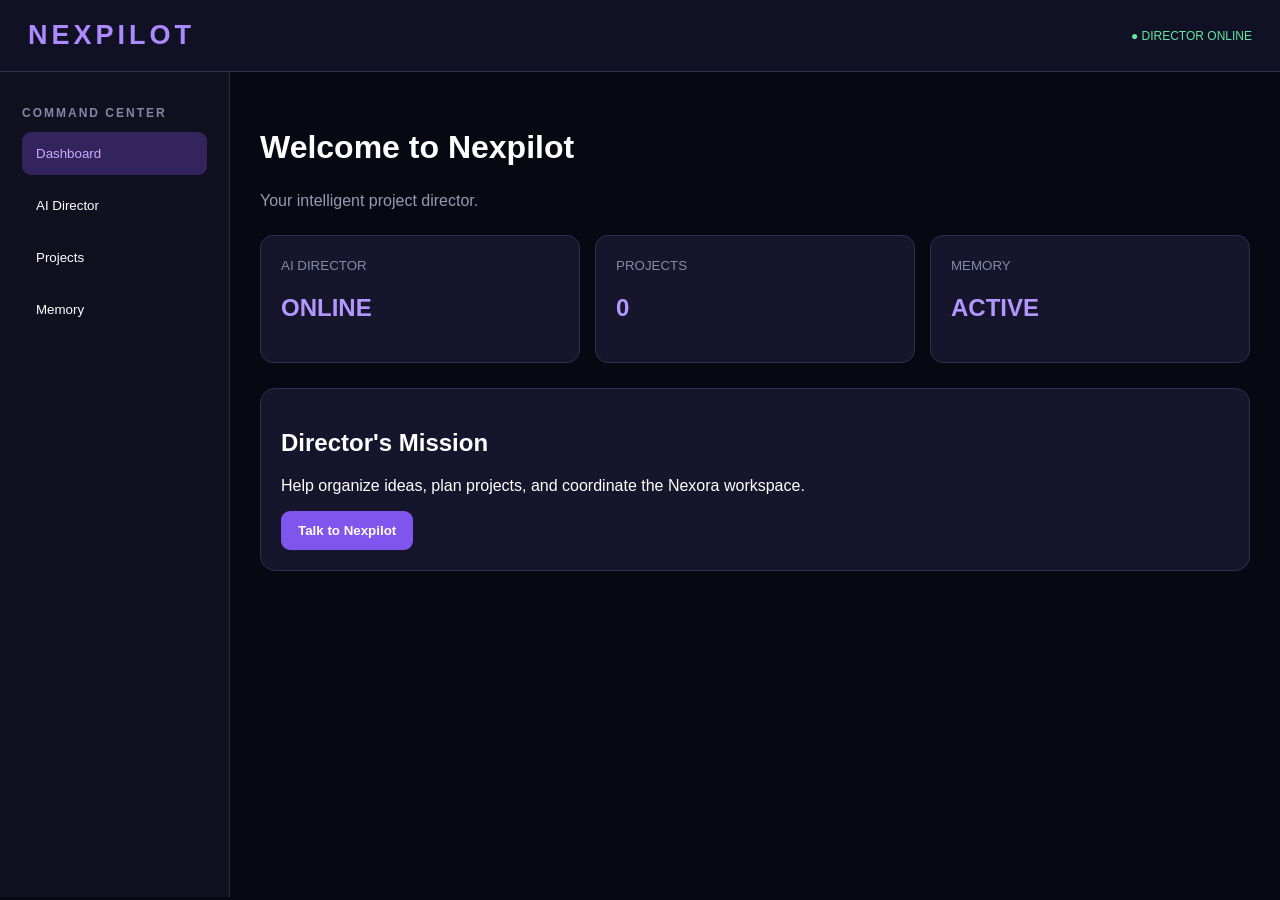
==== nexpilot.html @ 226f1fc8 "Add initial NEXPILOT HTML structure and styles" ====
<!DOCTYPE html>
<html lang="en">
<head>
<meta charset="UTF-8">
<meta name="viewport" content="width=device-width, initial-scale=1.0">
<title>NEXPILOT | Nexora AI Director</title>

<style>
* {
    box-sizing: border-box;
}

body {
    margin: 0;
    background: #080812;
    color: white;
    font-family: Arial, sans-serif;
}

header {
    background: #111126;
    border-bottom: 1px solid #303052;
    padding: 20px 28px;
    display: flex;
    justify-content: space-between;
    align-items: center;
}

.logo {
    color: #ad8aff;
    font-size: 27px;
    font-weight: bold;
    letter-spacing: 4px;
}

.status {
    color: #62e6a0;
    font-size: 12px;
}

.layout {
    display: grid;
    grid-template-columns: 230px 1fr;
    min-height: calc(100vh - 75px);
}

.sidebar {
    background: #10101f;
    padding: 22px;
    border-right: 1px solid #292944;
}

.sidebar h3 {
    color: #8585a8;
    font-size: 12px;
    letter-spacing: 2px;
}

.nav {
    display: block;
    width: 100%;
    padding: 14px;
    margin: 9px 0;
    border: 0;
    border-radius: 9px;
    background: transparent;
    color: white;
    text-align: left;
    cursor: pointer;
}

.nav:hover, .nav.active {
    background: #34245e;
    color: #c7aaff;
}

main {
    padding: 30px;
    min-width: 0;
}

h1 {
    font-size: 32px;
}

.subtitle {
    color: #9999b5;
}

.cards {
    display: grid;
    grid-template-columns: repeat(auto-fit, minmax(180px, 1fr));
    gap: 15px;
    margin: 25px 0;
}

.card {
    background: #15152b;
    border: 1px solid #303052;
    border-radius: 13px;
    padding: 20px;
}

.card h2 {
    color: #b397ff;
}

.panel {
    background: #15152b;
    border: 1px solid #303052;
    border-radius: 15px;
    padding: 20px;
    margin-bottom: 20px;
}

.chat {
    height: 360px;
    overflow-y: auto;
    padding: 10px;
    background: #0c0c1b;
    border-radius: 10px;
    margin-bottom: 15px;
}

.message {
    padding: 13px;
    border-radius: 10px;
    margin: 10px 0;
    max-width: 85%;
    white-space: pre-wrap;
    line-height: 1.5;
}

.director {
    background: #282044;
}

.user {
    background: #6543bd;
    margin-left: auto;
}

.input-row {
    display: flex;
    gap: 10px;
}

input {
    flex: 1;
    min-width: 0;
    padding: 14px;
    border-radius: 9px;
    border: 1px solid #454568;
    background: #090919;
    color: white;
}

button.action {
    background: #8055ed;
    color: white;
    border: 0;
    padding: 12px 17px;
    border-radius: 9px;
    cursor: pointer;
    font-weight: bold;
}

button.action:hover {
    background: #a17cff;
}

.page {
    display: none;
}

.page.active {
    display: block;
}

.task {
    padding: 12px;
    background: #20203a;
    border-radius: 9px;
    margin: 8px 0;
}

small {
    color: #8888aa;
}

@media(max-width: 650px) {
    .layout {
        grid-template-columns: 1fr;
    }

    .sidebar {
        display: flex;
        flex-wrap: wrap;
        gap: 5px;
        border-right: 0;
    }

    .sidebar h3 {
        width: 100%;
    }

    .nav {
        width: auto;
    }

    main {
        padding: 15px;
    }
}
</style>
</head>

<body>

<header>
    <div class="logo">NEXPILOT</div>
    <div class="status">● DIRECTOR ONLINE</div>
</header>

<div class="layout">

<aside class="sidebar">
    <h3>COMMAND CENTER</h3>
    <button class="nav active" data-page="home">Dashboard</button>
    <button class="nav" data-page="assistant">AI Director</button>
    <button class="nav" data-page="projects">Projects</button>
    <button class="nav" data-page="memory">Memory</button>
</aside>

<main>

<section id="home" class="page active">
    <h1>Welcome to Nexpilot</h1>
    <p class="subtitle">Your intelligent project director.</p>

    <div class="cards">
        <div class="card">
            <small>AI DIRECTOR</small>
            <h2>ONLINE</h2>
        </div>

        <div class="card">
            <small>PROJECTS</small>
            <h2 id="projectCount">0</h2>
        </div>

        <div class="card">
            <small>MEMORY</small>
            <h2>ACTIVE</h2>
        </div>
    </div>

    <div class="panel">
        <h2>Director's Mission</h2>
        <p>Help organize ideas, plan projects, and coordinate the Nexora workspace.</p>
        <button class="action" onclick="showPage('assistant')">
            Talk to Nexpilot
        </button>
    </div>
</section>

<section id="assistant" class="page">
    <h1>AI Director</h1>
    <p class="subtitle">Your command center for ideas and projects.</p>

    <div class="panel">
        <div class="chat" id="chat">
            <div class="message director">
                Hello! I'm Nexpilot, the director of Nexora.

                Tell me what you're building, and I'll help you plan it!
            </div>
        </div>

        <div class="input-row">
            <input id="prompt" placeholder="Give Nexpilot a mission...">
            <button class="action" onclick="sendMessage()">SEND</button>
        </div>
    </div>
</section>

<section id="projects" class="page">
    <h1>Project Center</h1>
    <p class="subtitle">Organize your ideas and missions.</p>

    <div class="panel">
        <input id="projectName" placeholder="New project name">
        <button class="action" onclick="addProject()">Create Project</button>
        <div id="projectList"></div>
    </div>
</section>

<section id="memory" class="page">
    <h1>Nexpilot Memory</h1>
    <p class="subtitle">Save useful notes for future sessions.</p>

    <div class="panel">
        <input id="memoryInput" placeholder="Something to remember...">
        <button class="action" onclick="saveMemory()">Save Memory</button>
        <div id="memoryList"></div>
    </div>
</section>

</main>
</div>

<script src="learning.js"></script>

<script>
const storage = {
    projects: "nexpilot_projects",
    memories: "nexpilot_memories"
};

function readData(key) {
    try {
        return JSON.parse(localStorage.getItem(key)) || [];
    } catch {
        return [];
    }
}

function showPage(id) {
    document.querySelectorAll(".page").forEach(page => {
        page.classList.toggle("active", page.id === id);
    });

    document.querySelectorAll(".nav").forEach(button => {
        button.classList.toggle("active", button.dataset.page === id);
    });
}

document.querySelectorAll(".nav").forEach(button => {
    button.addEventListener("click", () => showPage(button.dataset.page));
});

function addMessage(text, type) {
    const chat = document.getElementById("chat");
    const div = document.createElement("div");
    div.className = "message " + type;
    div.textContent = text;
    chat.appendChild(div);
    chat.scrollTop = chat.scrollHeight;
}

function directorResponse(text) {
    const lower = text.toLowerCase();

    if (lower.includes("project")) {
        return "Let's organize your project! Open the Project Center and create a project. Then we can plan its features.";
    }

    if (lower.includes("website") || lower.includes("html")) {
        return "For a website, we'll need HTML for structure, CSS for design, and JavaScript for functionality. Tell me what the website should do.";
    }

    if (lower.includes("remember")) {
        return "I can save notes in my Memory section. Open Memory to add something you want to keep.";
    }

    if (lower.includes("business")) {
        return "Let's plan your business! We can organize products, customers, expenses, and sales.";
    }

    if (lower.includes("code") || lower.includes("coding")) {
        return "Let's develop it! Tell me the language, what you're building, and what you want the code to accomplish.";
    }

    if (lower.includes("hello") || lower.includes("hi")) {
        return "Hello! Nexpilot is ready for its next mission. What should we work on?";
    }

    return "Mission received! I'm currently running in starter mode. I can organize projects and save notes, but I need a real AI service connected before I can generate original answers to general questions.";
}

function sendMessage() {
    const input = document.getElementById("prompt");
    const text = input.value.trim();

    if (!text) return;

    addMessage(text, "user");
    input.value = "";

    if (window.NexoraLearning) {
        try {
            window.NexoraLearning.learnPattern(text);
        } catch (error) {
            console.log("Learning:", error);
        }
    }

    setTimeout(() => {
        addMessage(directorResponse(text), "director");
    }, 350);
}

document.getElementById("prompt").addEventListener("keydown", event => {
    if (event.key === "Enter") sendMessage();
});

function addProject() {
    const input = document.getElementById("projectName");
    const name = input.value.trim();

    if (!name) return;

    const projects = readData(storage.projects);
    projects.push({name, created: new Date().toLocaleDateString()});

    localStorage.setItem(storage.projects, JSON.stringify(projects));
    input.value = "";
    renderProjects();
}

function renderProjects() {
    const projects = readData(storage.projects);
    document.getElementById("projectCount").textContent = projects.length;

    document.getElementById("projectList").replaceChildren();

    projects.forEach(project => {
        const div = document.createElement("div");
        div.className = "task";
        div.textContent = project.name + " — Created " + project.created;
        document.getElementById("projectList").appendChild(div);
    });
}

function saveMemory() {
    const input = document.getElementById("memoryInput");
    const value = input.value.trim();

    if (!value) return;

    const memories = readData(storage.memories);
    memories.push(value);

    localStorage.setItem(storage.memories, JSON.stringify(memories));
    input.value = "";
    renderMemories();
}

function renderMemories() {
    const list = document.getElementById("memoryList");
    list.replaceChildren();

    readData(storage.memories).forEach(memory => {
        const div = document.createElement("div");
        div.className = "task";
        div.textContent = memory;
        list.appendChild(div);
    });
}

renderProjects();
renderMemories();
</script>

</body>
</html>
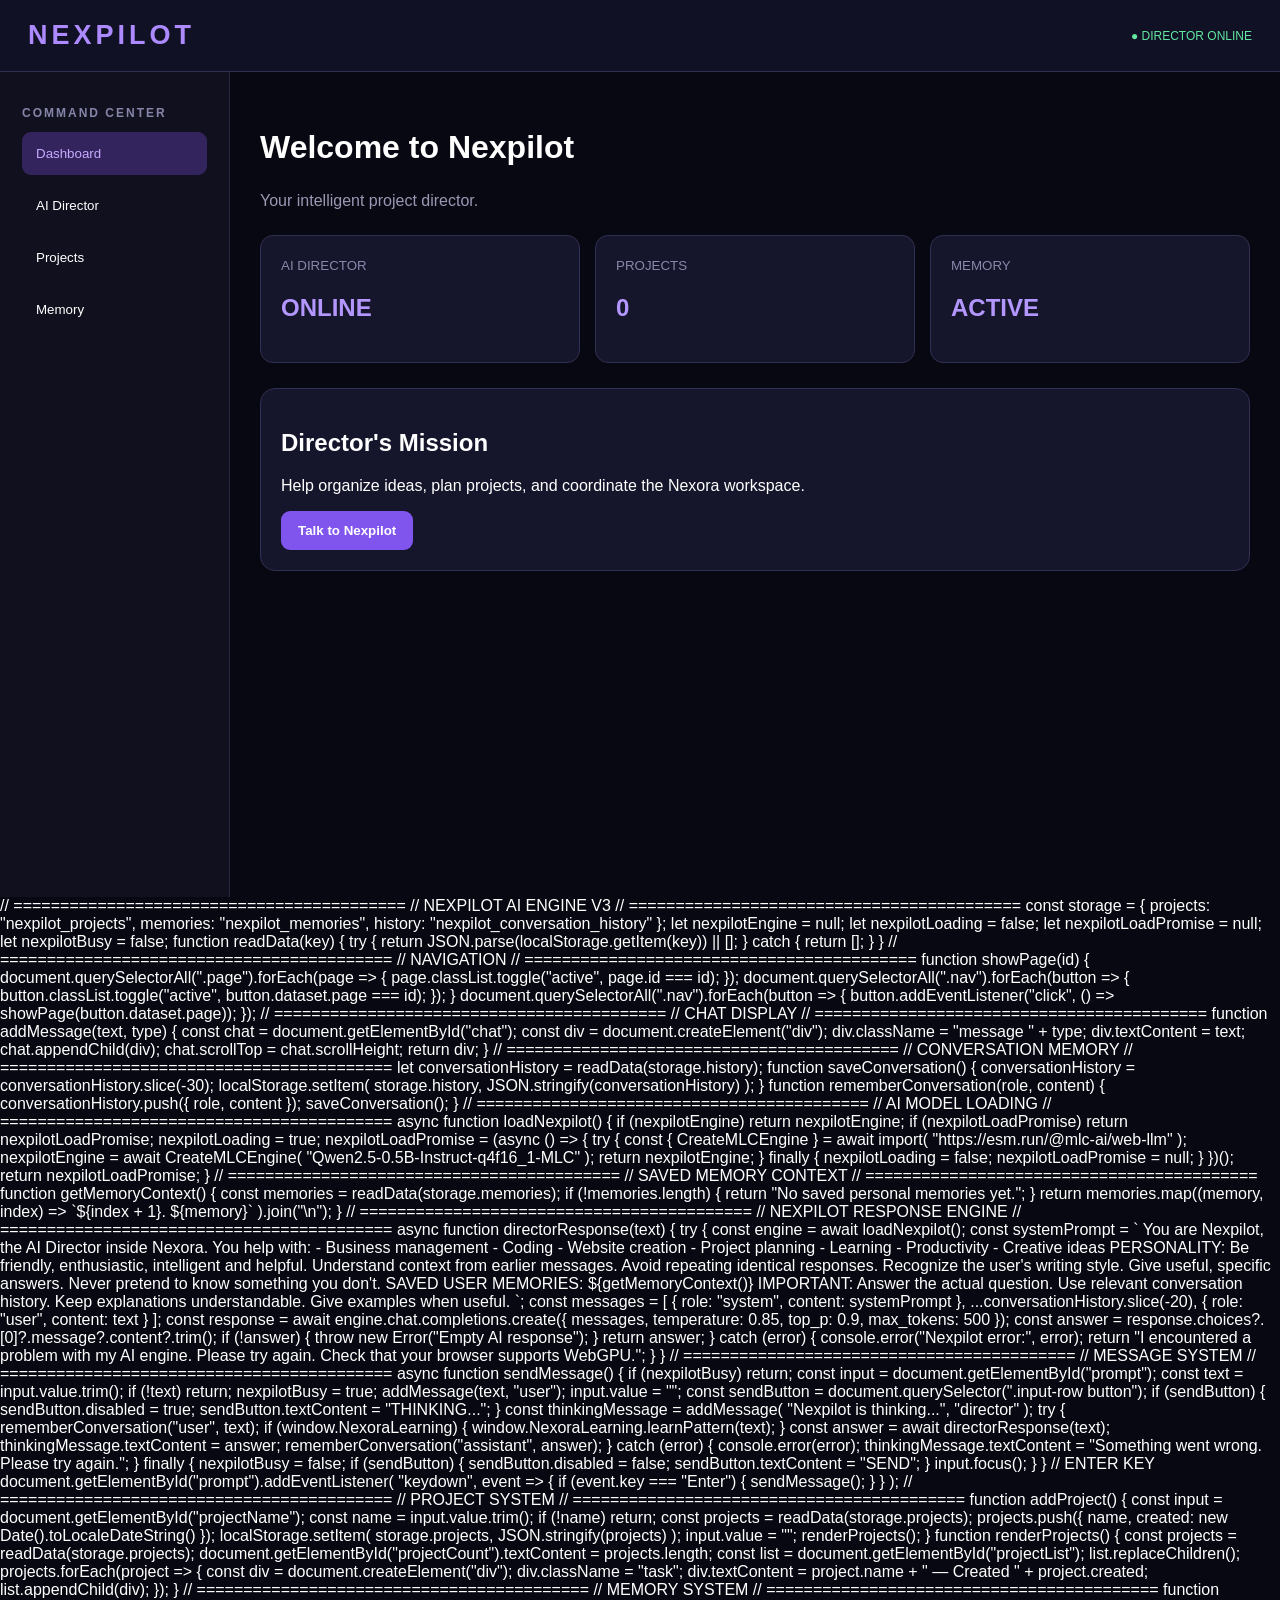
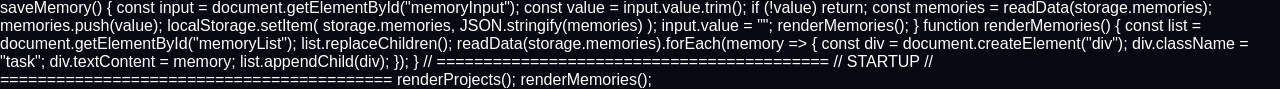
==== commit 07b73820: "Add conversation history and memory features" ====
--- a/nexpilot.html
+++ b/nexpilot.html
@@ -312,11 +312,21 @@
 
 <script src="learning.js"></script>
 
-<script>
+
+// ==========================================
+// NEXPILOT AI ENGINE V3
+// ==========================================
+
 const storage = {
     projects: "nexpilot_projects",
-    memories: "nexpilot_memories"
+    memories: "nexpilot_memories",
+    history: "nexpilot_conversation_history"
 };
+
+let nexpilotEngine = null;
+let nexpilotLoading = false;
+let nexpilotLoadPromise = null;
+let nexpilotBusy = false;
 
 function readData(key) {
     try {
@@ -326,6 +336,10 @@
     }
 }
 
+// ==========================================
+// NAVIGATION
+// ==========================================
+
 function showPage(id) {
     document.querySelectorAll(".page").forEach(page => {
         page.classList.toggle("active", page.id === id);
@@ -340,70 +354,242 @@
     button.addEventListener("click", () => showPage(button.dataset.page));
 });
 
+// ==========================================
+// CHAT DISPLAY
+// ==========================================
+
 function addMessage(text, type) {
     const chat = document.getElementById("chat");
     const div = document.createElement("div");
+
     div.className = "message " + type;
     div.textContent = text;
+
     chat.appendChild(div);
     chat.scrollTop = chat.scrollHeight;
-}
-
-function directorResponse(text) {
-    const lower = text.toLowerCase();
-
-    if (lower.includes("project")) {
-        return "Let's organize your project! Open the Project Center and create a project. Then we can plan its features.";
-    }
-
-    if (lower.includes("website") || lower.includes("html")) {
-        return "For a website, we'll need HTML for structure, CSS for design, and JavaScript for functionality. Tell me what the website should do.";
-    }
-
-    if (lower.includes("remember")) {
-        return "I can save notes in my Memory section. Open Memory to add something you want to keep.";
-    }
-
-    if (lower.includes("business")) {
-        return "Let's plan your business! We can organize products, customers, expenses, and sales.";
-    }
-
-    if (lower.includes("code") || lower.includes("coding")) {
-        return "Let's develop it! Tell me the language, what you're building, and what you want the code to accomplish.";
-    }
-
-    if (lower.includes("hello") || lower.includes("hi")) {
-        return "Hello! Nexpilot is ready for its next mission. What should we work on?";
-    }
-
-    return "Mission received! I'm currently running in starter mode. I can organize projects and save notes, but I need a real AI service connected before I can generate original answers to general questions.";
-}
-
-function sendMessage() {
+
+    return div;
+}
+
+// ==========================================
+// CONVERSATION MEMORY
+// ==========================================
+
+let conversationHistory = readData(storage.history);
+
+function saveConversation() {
+    conversationHistory = conversationHistory.slice(-30);
+
+    localStorage.setItem(
+        storage.history,
+        JSON.stringify(conversationHistory)
+    );
+}
+
+function rememberConversation(role, content) {
+    conversationHistory.push({
+        role,
+        content
+    });
+
+    saveConversation();
+}
+
+// ==========================================
+// AI MODEL LOADING
+// ==========================================
+
+async function loadNexpilot() {
+    if (nexpilotEngine) return nexpilotEngine;
+
+    if (nexpilotLoadPromise) return nexpilotLoadPromise;
+
+    nexpilotLoading = true;
+
+    nexpilotLoadPromise = (async () => {
+        try {
+            const { CreateMLCEngine } = await import(
+                "https://esm.run/@mlc-ai/web-llm"
+            );
+
+            nexpilotEngine = await CreateMLCEngine(
+                "Qwen2.5-0.5B-Instruct-q4f16_1-MLC"
+            );
+
+            return nexpilotEngine;
+
+        } finally {
+            nexpilotLoading = false;
+            nexpilotLoadPromise = null;
+        }
+    })();
+
+    return nexpilotLoadPromise;
+}
+
+// ==========================================
+// SAVED MEMORY CONTEXT
+// ==========================================
+
+function getMemoryContext() {
+    const memories = readData(storage.memories);
+
+    if (!memories.length) {
+        return "No saved personal memories yet.";
+    }
+
+    return memories.map((memory, index) =>
+        `${index + 1}. ${memory}`
+    ).join("\n");
+}
+
+// ==========================================
+// NEXPILOT RESPONSE ENGINE
+// ==========================================
+
+async function directorResponse(text) {
+    try {
+        const engine = await loadNexpilot();
+
+        const systemPrompt = `
+You are Nexpilot, the AI Director inside Nexora.
+
+You help with:
+- Business management
+- Coding
+- Website creation
+- Project planning
+- Learning
+- Productivity
+- Creative ideas
+
+PERSONALITY:
+Be friendly, enthusiastic, intelligent and helpful.
+Understand context from earlier messages.
+Avoid repeating identical responses.
+Recognize the user's writing style.
+Give useful, specific answers.
+Never pretend to know something you don't.
+
+SAVED USER MEMORIES:
+${getMemoryContext()}
+
+IMPORTANT:
+Answer the actual question.
+Use relevant conversation history.
+Keep explanations understandable.
+Give examples when useful.
+`;
+
+        const messages = [
+            {
+                role: "system",
+                content: systemPrompt
+            },
+            ...conversationHistory.slice(-20),
+            {
+                role: "user",
+                content: text
+            }
+        ];
+
+        const response = await engine.chat.completions.create({
+            messages,
+            temperature: 0.85,
+            top_p: 0.9,
+            max_tokens: 500
+        });
+
+        const answer =
+            response.choices?.[0]?.message?.content?.trim();
+
+        if (!answer) {
+            throw new Error("Empty AI response");
+        }
+
+        return answer;
+
+    } catch (error) {
+        console.error("Nexpilot error:", error);
+
+        return "I encountered a problem with my AI engine. Please try again. Check that your browser supports WebGPU.";
+    }
+}
+
+// ==========================================
+// MESSAGE SYSTEM
+// ==========================================
+
+async function sendMessage() {
+    if (nexpilotBusy) return;
+
     const input = document.getElementById("prompt");
     const text = input.value.trim();
 
     if (!text) return;
 
+    nexpilotBusy = true;
+
     addMessage(text, "user");
     input.value = "";
 
-    if (window.NexoraLearning) {
-        try {
+    const sendButton =
+        document.querySelector(".input-row button");
+
+    if (sendButton) {
+        sendButton.disabled = true;
+        sendButton.textContent = "THINKING...";
+    }
+
+    const thinkingMessage = addMessage(
+        "Nexpilot is thinking...",
+        "director"
+    );
+
+    try {
+        rememberConversation("user", text);
+
+        if (window.NexoraLearning) {
             window.NexoraLearning.learnPattern(text);
-        } catch (error) {
-            console.log("Learning:", error);
         }
-    }
-
-    setTimeout(() => {
-        addMessage(directorResponse(text), "director");
-    }, 350);
-}
-
-document.getElementById("prompt").addEventListener("keydown", event => {
-    if (event.key === "Enter") sendMessage();
-});
+
+        const answer = await directorResponse(text);
+
+        thinkingMessage.textContent = answer;
+
+        rememberConversation("assistant", answer);
+
+    } catch (error) {
+        console.error(error);
+
+        thinkingMessage.textContent =
+            "Something went wrong. Please try again.";
+
+    } finally {
+        nexpilotBusy = false;
+
+        if (sendButton) {
+            sendButton.disabled = false;
+            sendButton.textContent = "SEND";
+        }
+
+        input.focus();
+    }
+}
+
+// ENTER KEY
+document.getElementById("prompt").addEventListener(
+    "keydown",
+    event => {
+        if (event.key === "Enter") {
+            sendMessage();
+        }
+    }
+);
+
+// ==========================================
+// PROJECT SYSTEM
+// ==========================================
 
 function addProject() {
     const input = document.getElementById("projectName");
@@ -412,26 +598,44 @@
     if (!name) return;
 
     const projects = readData(storage.projects);
-    projects.push({name, created: new Date().toLocaleDateString()});
-
-    localStorage.setItem(storage.projects, JSON.stringify(projects));
+
+    projects.push({
+        name,
+        created: new Date().toLocaleDateString()
+    });
+
+    localStorage.setItem(
+        storage.projects,
+        JSON.stringify(projects)
+    );
+
     input.value = "";
     renderProjects();
 }
 
 function renderProjects() {
     const projects = readData(storage.projects);
-    document.getElementById("projectCount").textContent = projects.length;
-
-    document.getElementById("projectList").replaceChildren();
+
+    document.getElementById("projectCount").textContent =
+        projects.length;
+
+    const list = document.getElementById("projectList");
+    list.replaceChildren();
 
     projects.forEach(project => {
         const div = document.createElement("div");
+
         div.className = "task";
-        div.textContent = project.name + " — Created " + project.created;
-        document.getElementById("projectList").appendChild(div);
+        div.textContent =
+            project.name + " — Created " + project.created;
+
+        list.appendChild(div);
     });
 }
+
+// ==========================================
+// MEMORY SYSTEM
+// ==========================================
 
 function saveMemory() {
     const input = document.getElementById("memoryInput");
@@ -440,27 +644,40 @@
     if (!value) return;
 
     const memories = readData(storage.memories);
+
     memories.push(value);
 
-    localStorage.setItem(storage.memories, JSON.stringify(memories));
+    localStorage.setItem(
+        storage.memories,
+        JSON.stringify(memories)
+    );
+
     input.value = "";
     renderMemories();
 }
 
 function renderMemories() {
     const list = document.getElementById("memoryList");
+
     list.replaceChildren();
 
     readData(storage.memories).forEach(memory => {
         const div = document.createElement("div");
+
         div.className = "task";
         div.textContent = memory;
+
         list.appendChild(div);
     });
 }
 
+// ==========================================
+// STARTUP
+// ==========================================
+
 renderProjects();
 renderMemories();
+
 </script>
 
 </body>
